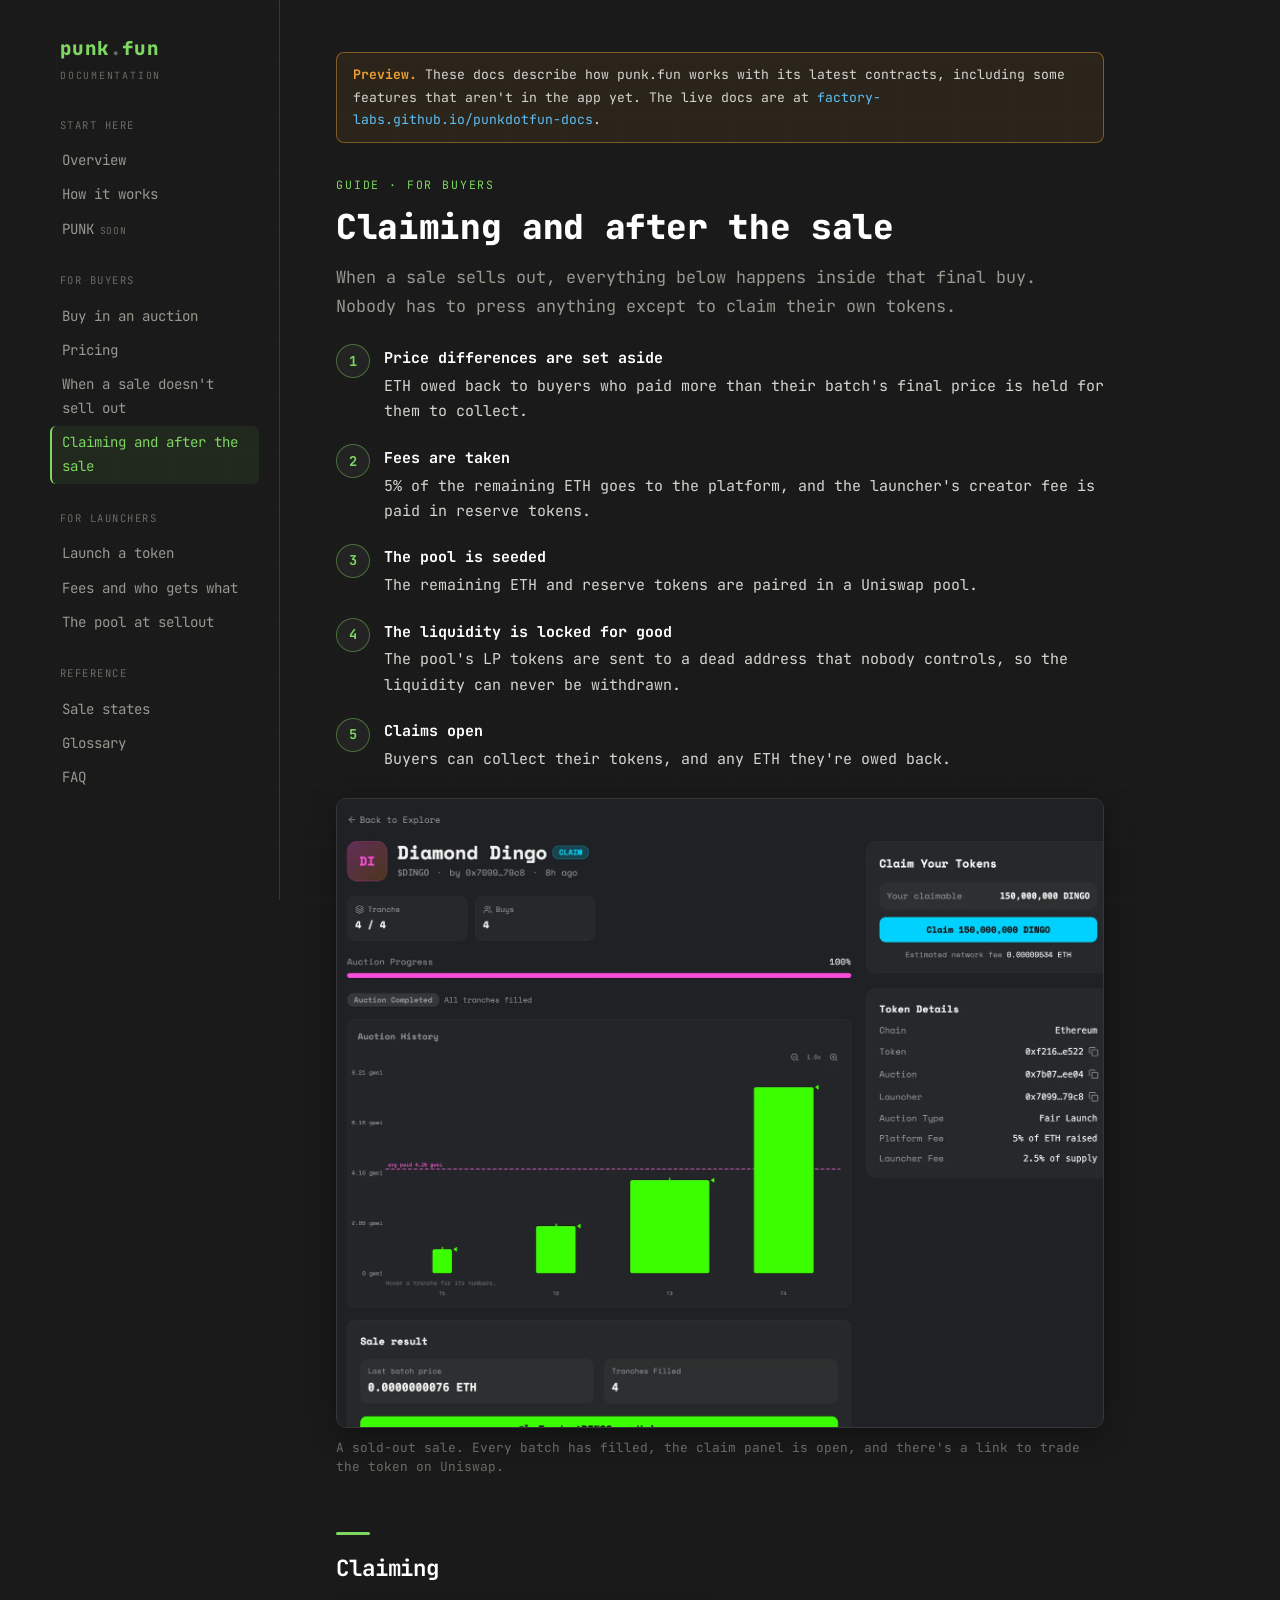
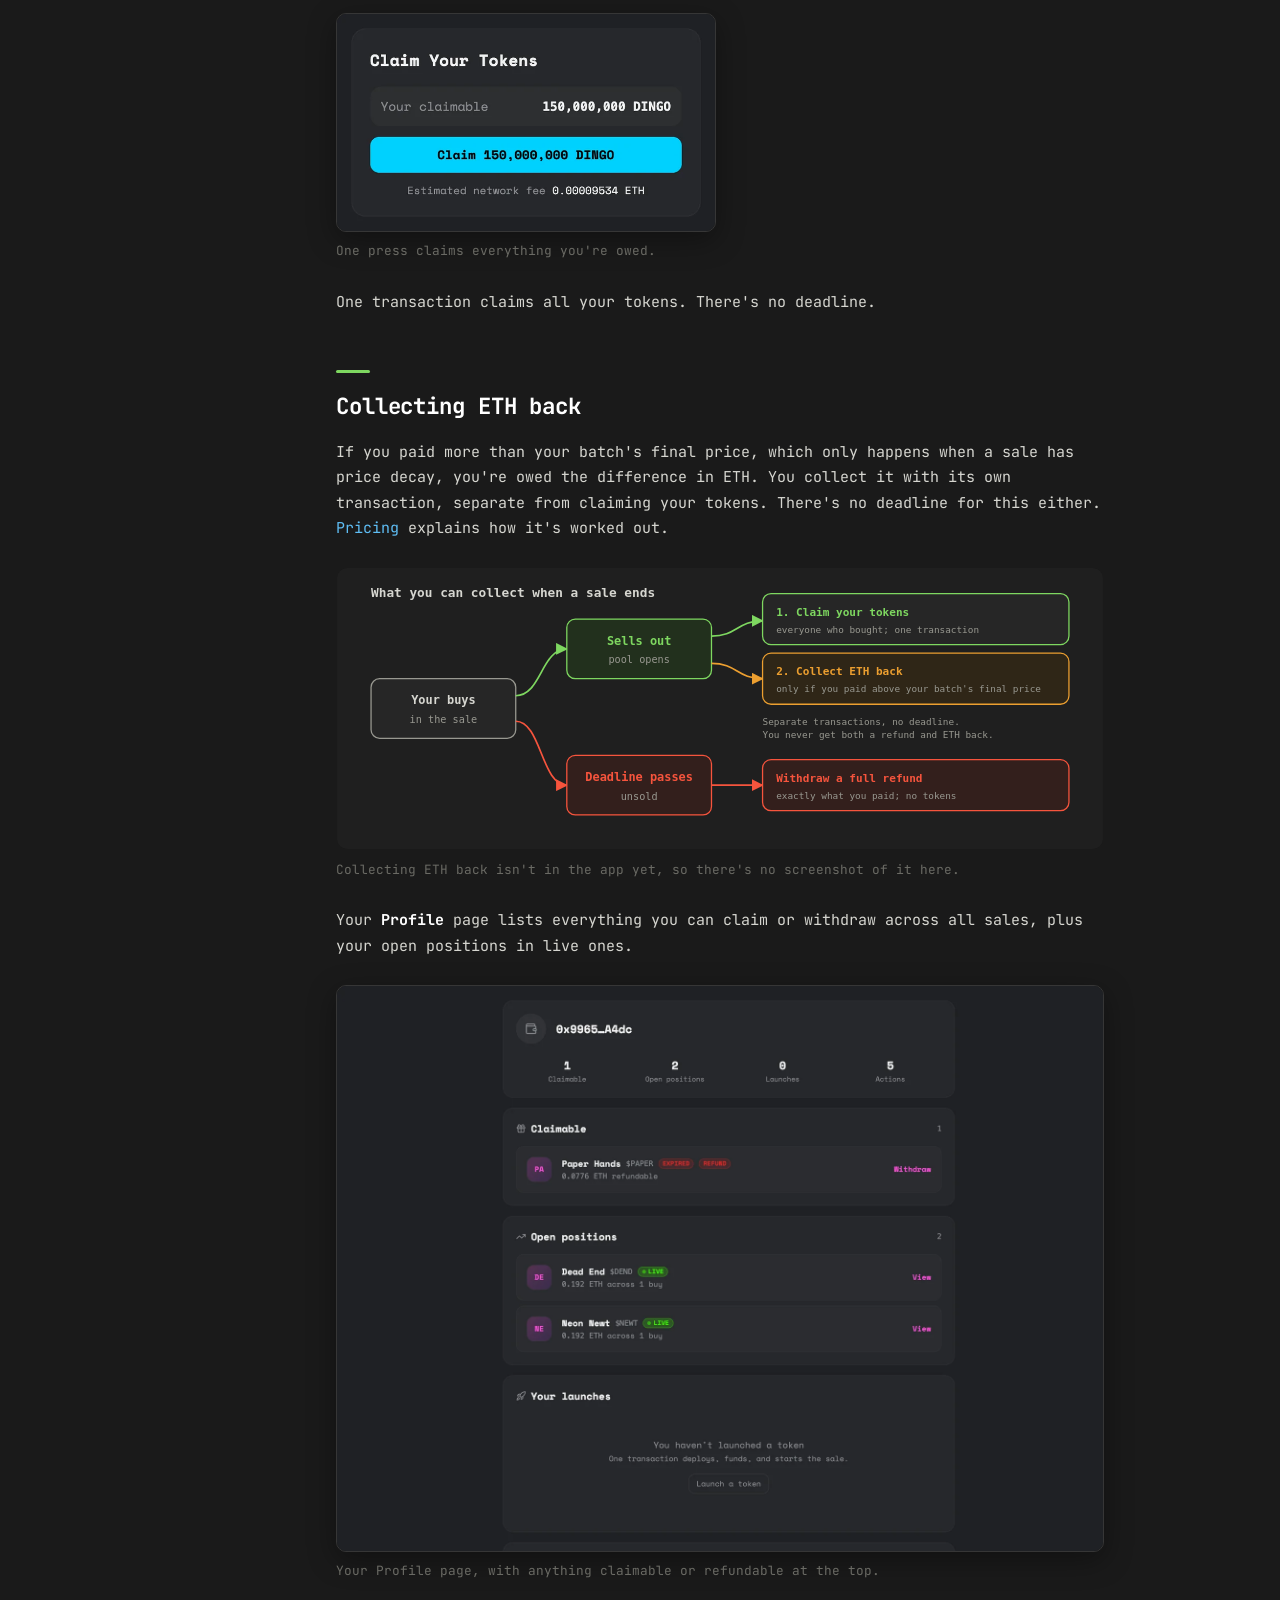
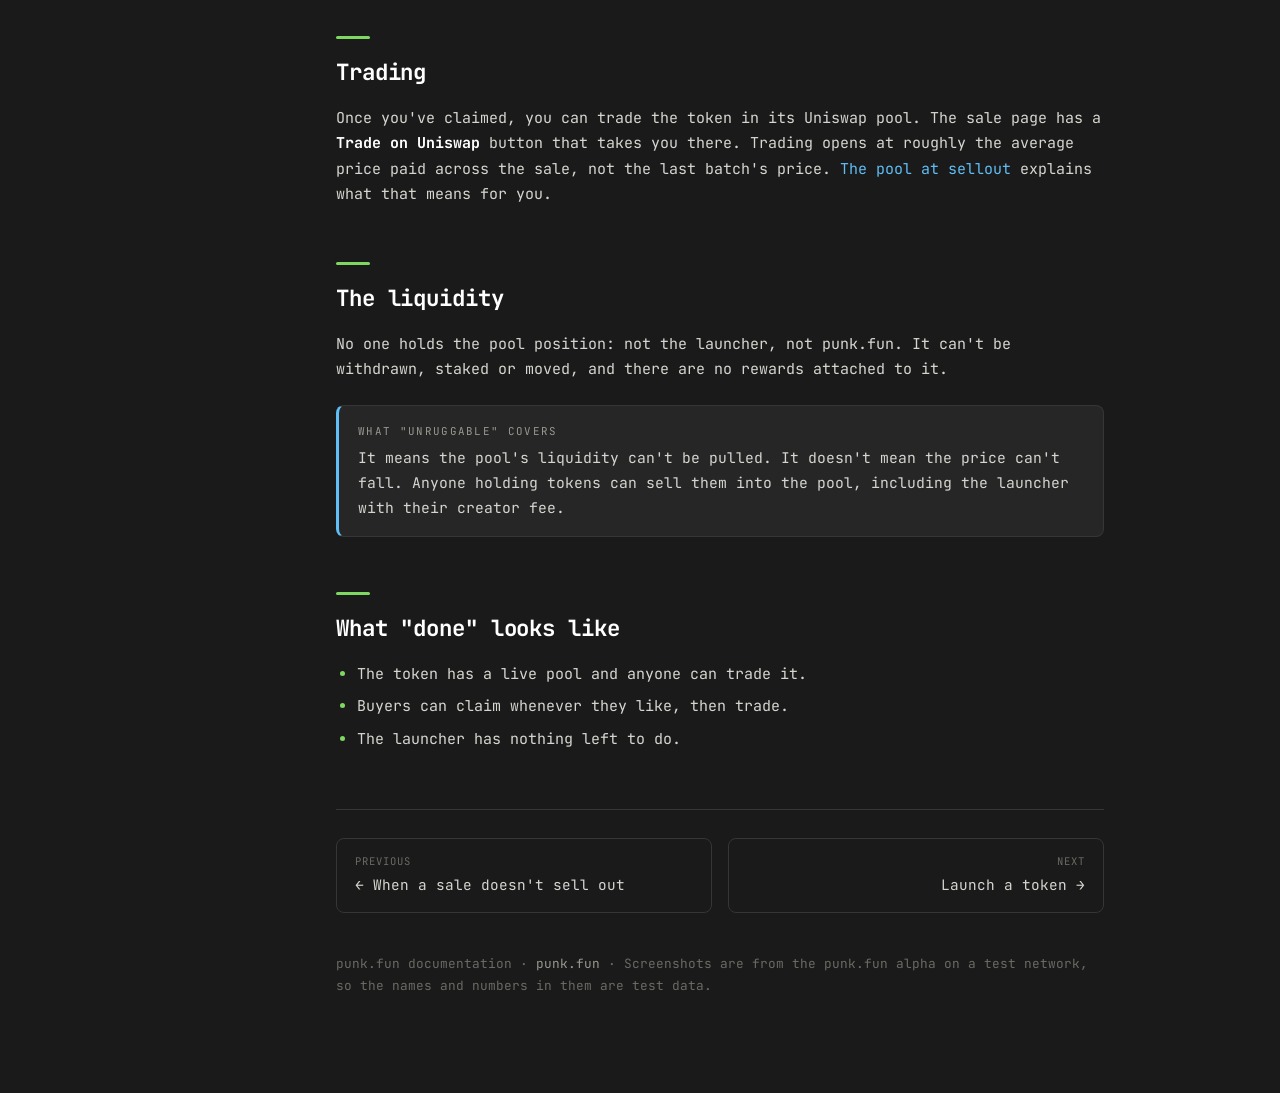
==== after-the-sale.html @ a8da396f "Preview of the refreshed punk.fun docs" ====
<!DOCTYPE html>
<html lang="en">
<head>
<meta charset="UTF-8">
<meta name="robots" content="noindex, nofollow">
<meta name="viewport" content="width=device-width, initial-scale=1.0">
<title>Claiming and after the sale | punk.fun docs</title>
<meta name="description" content="What happens when a punk.fun sale sells out: fees, the Uniswap pool, burned liquidity, and claiming your tokens.">
<link rel="stylesheet" href="styles.css">
</head>
<body>
<div class="wrap">

<aside class="sidebar">
    <a href="index.html" style="text-decoration:none">
        <div class="brand"><span class="punk">punk</span><span class="dot">.</span><span class="fun">fun</span></div>
    </a>
    <div class="brand-sub">Documentation</div>
    <button class="menu-btn" onclick="toggleMenu()">Menu</button>
    <div class="nav-body">
        <div class="nav-group">
            <div class="nav-group-title">Start here</div>
            <a class="nav-link" href="index.html">Overview</a>
            <a class="nav-link" href="how-it-works.html">How it works</a>
            <a class="nav-link" href="punk.html">PUNK<span class="soon-tag">Soon</span></a>
        </div>
        <div class="nav-group">
            <div class="nav-group-title">For buyers</div>
            <a class="nav-link" href="buy-in-an-auction.html">Buy in an auction</a>
            <a class="nav-link" href="pricing.html">Pricing</a>
            <a class="nav-link" href="refunds.html">When a sale doesn't sell out</a>
            <a class="nav-link" href="after-the-sale.html">Claiming and after the sale</a>
        </div>
        <div class="nav-group">
            <div class="nav-group-title">For launchers</div>
            <a class="nav-link" href="launch-a-token.html">Launch a token</a>
            <a class="nav-link" href="fees.html">Fees and who gets what</a>
            <a class="nav-link" href="the-pool.html">The pool at sellout</a>
        </div>
        <div class="nav-group">
            <div class="nav-group-title">Reference</div>
            <a class="nav-link" href="sale-states.html">Sale states</a>
            <a class="nav-link" href="glossary.html">Glossary</a>
            <a class="nav-link" href="faq.html">FAQ</a>
        </div>
    </div>
</aside>

<main class="content">
<div class="preview-banner"><strong>Preview.</strong> These docs describe how punk.fun works with its latest contracts, including some features that aren't in the app yet. The live docs are at <a href="https://factory-labs.github.io/punkdotfun-docs/">factory-labs.github.io/punkdotfun-docs</a>.</div>

<div class="eyebrow">Guide &middot; For buyers</div>
    <h1>Claiming and after the sale</h1>
    <p class="lead">When a sale sells out, everything below happens inside that final buy. Nobody has to press anything except to claim their own tokens.</p>

    <ol class="steps">
        <li><strong>Price differences are set aside</strong>ETH owed back to buyers who paid more than their batch's final price is held for them to collect.</li>
        <li><strong>Fees are taken</strong>5% of the remaining ETH goes to the platform, and the launcher's creator fee is paid in reserve tokens.</li>
        <li><strong>The pool is seeded</strong>The remaining ETH and reserve tokens are paired in a Uniswap pool.</li>
        <li><strong>The liquidity is locked for good</strong>The pool's LP tokens are sent to a dead address that nobody controls, so the liquidity can never be withdrawn.</li>
        <li><strong>Claims open</strong>Buyers can collect their tokens, and any ETH they're owed back.</li>
    </ol>

    <figure class="shot wide">
        <img src="img/sale-soldout.webp" alt="A sold-out sale marked CLAIM, with all four batches filled, a Claim Your Tokens panel and a Trade on Uniswap button" loading="lazy">
        <figcaption>A sold-out sale. Every batch has filled, the claim panel is open, and there's a link to trade the token on Uniswap.</figcaption>
    </figure>

    <h2>Claiming</h2>
    <figure class="shot narrow">
        <img src="img/claim-panel.webp" alt="The Claim Your Tokens panel showing 150,000,000 DINGO claimable and a Claim button" loading="lazy">
        <figcaption>One press claims everything you're owed.</figcaption>
    </figure>
    <p>One transaction claims all your tokens. There's no deadline.</p>

    <h2>Collecting ETH back</h2>
    <p>If you paid more than your batch's final price, which only happens when a sale has price decay, you're owed the difference in ETH. You collect it with its own transaction, separate from claiming your tokens. There's no deadline for this either. <a href="pricing.html#one-price">Pricing</a> explains how it's worked out.</p>

    <figure class="diagram">
        <img src="img/diagram-collect.svg" alt="If a sale sells out you claim your tokens and, if you paid above your batch's final price, collect ETH back in a separate transaction. If it misses its deadline you withdraw a full refund instead. Never both.">
        <figcaption>Collecting ETH back isn't in the app yet, so there's no screenshot of it here.</figcaption>
    </figure>
    <p>Your <strong>Profile</strong> page lists everything you can claim or withdraw across all sales, plus your open positions in live ones.</p>

    <figure class="shot wide">
        <img src="img/profile.webp" alt="The Profile page showing claimable items, open positions and your launches" loading="lazy">
        <figcaption>Your Profile page, with anything claimable or refundable at the top.</figcaption>
    </figure>

    <h2>Trading</h2>
    <p>Once you've claimed, you can trade the token in its Uniswap pool. The sale page has a <strong>Trade on Uniswap</strong> button that takes you there. Trading opens at roughly the average price paid across the sale, not the last batch's price. <a href="the-pool.html">The pool at sellout</a> explains what that means for you.</p>

    <h2>The liquidity</h2>
    <p>No one holds the pool position: not the launcher, not punk.fun. It can't be withdrawn, staked or moved, and there are no rewards attached to it.</p>

    <div class="callout">
        <span class="callout-label">What "unruggable" covers</span>
        <p>It means the pool's liquidity can't be pulled. It doesn't mean the price can't fall. Anyone holding tokens can sell them into the pool, including the launcher with their creator fee.</p>
    </div>

    <h2>What "done" looks like</h2>
    <ul>
        <li>The token has a live pool and anyone can trade it.</li>
        <li>Buyers can claim whenever they like, then trade.</li>
        <li>The launcher has nothing left to do.</li>
    </ul>

    <div class="page-nav">
        <a href="refunds.html">
            <span class="dir">Previous</span>
            <span class="ttl">&larr; When a sale doesn't sell out</span>
        </a>
        <a class="next" href="launch-a-token.html">
            <span class="dir">Next</span>
            <span class="ttl">Launch a token &rarr;</span>
        </a>
    </div>

    <footer>
        punk.fun documentation &middot; <a href="https://punk.fun">punk.fun</a> &middot; Screenshots are from the punk.fun alpha on a test network, so the names and numbers in them are test data.
    </footer>
</main>

</div>
<script src="app.js"></script>
</body>
</html>
---- styles.css ----
/* ============================================================
   punk.fun documentation — shared styles
   Themed to the official punk.fun brand sheet:
   green primary (Green Apple), blue secondary (Blue Raspberry),
   utility accents, typewriter type. Calmer than the marketing
   site — built for sustained reading.
   ============================================================ */

@import url('https://fonts.googleapis.com/css2?family=JetBrains+Mono:wght@400;500;700;800&family=Space+Mono:wght@400;700&display=swap');

:root {
    --bg: #1a1a1a;
    --bg-raised: #232323;
    --bg-card: #262626;
    --border: #363636;
    --border-bright: #484848;
    --text: #d6d6d0;          /* brand off-white */
    --text-dim: #989890;
    --text-faint: #6a6a64;
    --accent: #7ed760;        /* Green Apple — primary brand */
    --accent-dim: #5fa847;
    --accent-soft: rgba(126, 215, 96, 0.08);
    --accent-line: rgba(126, 215, 96, 0.42);
    /* brand utility accent set — used per their stated roles */
    --c-green:  #7ed760;      /* primary / CTAs / active */
    --c-blue:   #5fbef5;      /* Blue Raspberry — links, secondary */
    --c-lime:   #e5f4ad;      /* highlight / tags / glow */
    --c-orange: #ec9f30;      /* Orange Sunshine — special moments */
    --c-purple: #9d5cd0;      /* Purple Haze — flavour / badges */
    --c-yellow: #f1f152;      /* Lemondrop — small spice */
    --blue: #5fbef5;
    --green: #7ed760;
    --red: #f6543d;
    --mono: 'JetBrains Mono', 'Space Mono', 'SF Mono', Menlo, monospace;
    --sans: 'JetBrains Mono', 'Space Mono', 'SF Mono', Menlo, monospace;
    --maxw: 880px;
}

* { margin: 0; padding: 0; box-sizing: border-box; }

html { scroll-behavior: smooth; }

body {
    font-family: var(--sans);
    background: var(--bg);
    color: var(--text);
    line-height: 1.7;
    font-weight: 400;
    -webkit-font-smoothing: antialiased;
    font-size: 15px;
}

/* subtle grid backdrop — very faint, no busy watermark behind text */
body::before {
    content: '';
    position: fixed;
    inset: 0;
    background-image:
        linear-gradient(rgba(126, 215, 96, 0.02) 1px, transparent 1px),
        linear-gradient(90deg, rgba(126, 215, 96, 0.02) 1px, transparent 1px);
    background-size: 56px 56px;
    pointer-events: none;
    z-index: 0;
}

a { color: var(--blue); text-decoration: none; }
a:hover { text-decoration: underline; }

/* ---------- layout ---------- */
.wrap {
    position: relative;
    z-index: 1;
    display: flex;
    max-width: 1200px;
    margin: 0 auto;
    min-height: 100vh;
}

/* ---------- sidebar ---------- */
.sidebar {
    width: 240px;
    flex-shrink: 0;
    border-right: 1px solid var(--border);
    padding: 2rem 1.25rem 4rem;
    position: sticky;
    top: 0;
    height: 100vh;
    overflow-y: auto;
}

.brand {
    display: flex;
    align-items: baseline;
    gap: 0;
    font-family: var(--mono);
    font-weight: 800;
    font-size: 1.2rem;
    letter-spacing: 0.02em;
    margin-bottom: 0.2rem;
    text-transform: lowercase;
}
.brand .punk { color: var(--accent); }
.brand .dot   { color: var(--text-faint); }
.brand .fun   { color: var(--accent); }

.brand-sub {
    font-family: var(--mono);
    font-size: 0.62rem;
    color: var(--text-faint);
    text-transform: uppercase;
    letter-spacing: 0.18em;
    margin-bottom: 2rem;
}

.nav-group {
    margin-bottom: 1.6rem;
}
.nav-group-title {
    font-family: var(--mono);
    font-size: 0.66rem;
    text-transform: uppercase;
    letter-spacing: 0.14em;
    color: var(--text-faint);
    margin-bottom: 0.6rem;
}
.nav-link {
    display: block;
    color: var(--text-dim);
    font-size: 0.88rem;
    padding: 0.32rem 0.6rem;
    border-radius: 6px;
    border-left: 2px solid transparent;
    margin-left: -0.6rem;
    transition: all 0.13s;
}
.nav-link:hover {
    color: var(--text);
    background: var(--bg-raised);
    text-decoration: none;
}
.nav-link.active {
    color: var(--accent);
    border-left-color: var(--accent);
    background: var(--accent-soft);
}
.nav-link .soon-tag {
    font-size: 0.6rem;
    color: var(--text-faint);
    text-transform: uppercase;
    letter-spacing: 0.08em;
    margin-left: 0.35rem;
}

/* ---------- main content ---------- */
.content {
    flex: 1;
    min-width: 0;
    padding: 3.25rem 3.5rem 6rem;
    max-width: var(--maxw);
}

/* ---------- typography ---------- */
.eyebrow {
    font-family: var(--mono);
    font-size: 0.72rem;
    text-transform: uppercase;
    letter-spacing: 0.16em;
    color: var(--accent);
    margin-bottom: 0.7rem;
}

h1 {
    font-size: 2.15rem;
    font-weight: 800;
    line-height: 1.2;
    letter-spacing: -0.01em;
    margin-bottom: 1rem;
    color: #fff;
}

h2 {
    font-size: 1.4rem;
    font-weight: 700;
    letter-spacing: -0.005em;
    margin: 2.8rem 0 0.9rem;
    color: #fff;
    padding-top: 0.6rem;
}
h2::before {
    content: '';
    display: block;
    width: 34px;
    height: 3px;
    background: var(--accent);
    margin-bottom: 0.9rem;
    border-radius: 2px;
}

h3 {
    font-size: 1.08rem;
    font-weight: 700;
    margin: 1.9rem 0 0.55rem;
    color: #fff;
}

p { margin-bottom: 1rem; color: var(--text); }
.lead {
    font-size: 1.05rem;
    color: var(--text-dim);
    font-weight: 400;
    margin-bottom: 1.6rem;
}

strong { color: #fff; font-weight: 700; }

ul, ol { margin: 0 0 1.1rem 1.3rem; }
li { margin-bottom: 0.45rem; color: var(--text); }
li::marker { color: var(--accent); }

code {
    font-family: var(--mono);
    font-size: 0.86em;
    background: var(--bg-raised);
    border: 1px solid var(--border);
    padding: 0.1rem 0.38rem;
    border-radius: 4px;
    color: var(--accent);
}

hr {
    border: none;
    border-top: 1px solid var(--border);
    margin: 2.5rem 0;
}

/* ---------- callouts ---------- */
.callout {
    border: 1px solid var(--border);
    border-left: 3px solid var(--c-blue);
    background: var(--bg-card);
    border-radius: 8px;
    padding: 1rem 1.2rem;
    margin: 1.4rem 0;
    font-size: 0.92rem;
}
.callout.warn  { border-left-color: var(--c-orange); }
.callout.danger{ border-left-color: var(--red); }
.callout.tip   { border-left-color: var(--c-green); }
.callout.soon  { border-left-color: var(--c-purple); }
.callout-label {
    font-family: var(--mono);
    font-size: 0.68rem;
    text-transform: uppercase;
    letter-spacing: 0.12em;
    color: var(--text-dim);
    margin-bottom: 0.3rem;
    display: block;
}
.callout p:last-child { margin-bottom: 0; }

/* ---------- cards ---------- */
.card-grid {
    display: grid;
    grid-template-columns: 1fr 1fr;
    gap: 1rem;
    margin: 1.6rem 0;
}
.card {
    border: 1px solid var(--border);
    background: var(--bg-card);
    border-radius: 10px;
    padding: 1.3rem;
    transition: border-color 0.15s, transform 0.15s;
    display: block;
}
a.card:hover {
    border-color: var(--accent-line);
    transform: translateY(-2px);
    text-decoration: none;
}
.card-icon {
    font-family: var(--mono);
    font-size: 0.7rem;
    color: var(--accent);
    text-transform: uppercase;
    letter-spacing: 0.1em;
    margin-bottom: 0.5rem;
}
.card h3 { margin: 0 0 0.35rem; font-size: 1rem; }
.card p { font-size: 0.86rem; color: var(--text-dim); margin: 0; }

/* ---------- steps ---------- */
.steps { counter-reset: step; list-style: none; margin-left: 0; }
.steps li {
    counter-increment: step;
    position: relative;
    padding-left: 3rem;
    margin-bottom: 1.3rem;
    min-height: 2rem;
}
.steps li::before {
    content: counter(step);
    position: absolute;
    left: 0; top: -0.1rem;
    width: 2rem; height: 2rem;
    background: var(--bg-raised);
    border: 1px solid var(--accent-line);
    color: var(--accent);
    border-radius: 50%;
    display: flex;
    align-items: center;
    justify-content: center;
    font-family: var(--mono);
    font-weight: 700;
    font-size: 0.85rem;
}
.steps li strong { display: block; margin-bottom: 0.15rem; }

/* ---------- tables ---------- */
.table-wrap { overflow-x: auto; margin: 1.4rem 0; }
table {
    width: 100%;
    border-collapse: collapse;
    font-size: 0.88rem;
}
th {
    text-align: left;
    font-family: var(--mono);
    font-size: 0.7rem;
    text-transform: uppercase;
    letter-spacing: 0.08em;
    color: var(--text-dim);
    padding: 0.6rem 0.8rem;
    border-bottom: 1px solid var(--border-bright);
}
td {
    padding: 0.6rem 0.8rem;
    border-bottom: 1px solid var(--border);
    color: var(--text);
    vertical-align: top;
}
tr:hover td { background: var(--accent-soft); }

/* ---------- pills ---------- */
.pill {
    display: inline-block;
    font-family: var(--mono);
    font-size: 0.68rem;
    font-weight: 700;
    text-transform: uppercase;
    letter-spacing: 0.06em;
    padding: 0.12rem 0.5rem;
    border-radius: 20px;
    border: 1px solid var(--border-bright);
}
.pill.fun  { color: var(--accent); border-color: var(--accent-line); background: var(--accent-soft); }
.pill.punk { color: var(--c-blue); border-color: rgba(95,190,245,0.4); background: rgba(95,190,245,0.08); }
.pill.soon {
    color: var(--c-purple);
    border-color: rgba(157,92,208,0.45);
    background: rgba(157,92,208,0.08);
}

/* ---------- hero (index) ---------- */
.hero {
    margin-bottom: 2.4rem;
}
.hero h1 {
    font-size: 2.7rem;
}
.hero-mark {
    font-family: var(--mono);
    font-weight: 700;
    font-size: 0.78rem;
    letter-spacing: 0.1em;
    color: var(--text-faint);
    text-transform: uppercase;
    margin-bottom: 1.1rem;
}

/* ---------- faq ---------- */
details {
    border: 1px solid var(--border);
    border-radius: 8px;
    margin-bottom: 0.7rem;
    background: var(--bg-card);
    overflow: hidden;
}
summary {
    cursor: pointer;
    padding: 0.95rem 1.2rem;
    font-weight: 700;
    color: #fff;
    list-style: none;
    position: relative;
    padding-right: 2.6rem;
    font-size: 0.94rem;
}
summary::-webkit-details-marker { display: none; }
summary::after {
    content: '+';
    position: absolute;
    right: 1.2rem; top: 50%;
    transform: translateY(-50%);
    font-family: var(--mono);
    color: var(--accent);
    font-size: 1.2rem;
}
details[open] summary::after { content: '\2013'; }
details[open] summary { border-bottom: 1px solid var(--border); }
.faq-body { padding: 0.95rem 1.2rem 1.1rem; }
.faq-body p:last-child { margin-bottom: 0; }

/* ---------- footer / pagination ---------- */
.page-nav {
    display: flex;
    justify-content: space-between;
    gap: 1rem;
    margin-top: 3.5rem;
    padding-top: 1.8rem;
    border-top: 1px solid var(--border);
}
.page-nav a {
    flex: 1;
    border: 1px solid var(--border);
    border-radius: 8px;
    padding: 0.85rem 1.1rem;
    transition: border-color 0.15s;
}
.page-nav a:hover { border-color: var(--accent-line); text-decoration: none; }
.page-nav .dir {
    font-family: var(--mono);
    font-size: 0.66rem;
    text-transform: uppercase;
    letter-spacing: 0.1em;
    color: var(--text-faint);
    display: block;
    margin-bottom: 0.15rem;
}
.page-nav .ttl { color: var(--text); font-size: 0.9rem; }
.page-nav .next { text-align: right; }

footer {
    margin-top: 2.5rem;
    font-size: 0.8rem;
    color: var(--text-faint);
    font-family: var(--mono);
}
footer a { color: var(--text-dim); }

/* ---------- mobile ---------- */
.menu-btn { display: none; }

@media (max-width: 860px) {
    .wrap { flex-direction: column; }
    .sidebar {
        position: relative;
        width: 100%;
        height: auto;
        border-right: none;
        border-bottom: 1px solid var(--border);
        padding: 1.25rem;
    }
    .nav-body { display: none; }
    .nav-body.open { display: block; margin-top: 1rem; }
    .menu-btn {
        display: block;
        position: absolute;
        right: 1.25rem; top: 1.4rem;
        background: var(--bg-raised);
        border: 1px solid var(--accent-line);
        color: var(--accent);
        font-family: var(--mono);
        font-size: 0.75rem;
        padding: 0.35rem 0.7rem;
        border-radius: 6px;
        cursor: pointer;
        text-transform: uppercase;
    }
    .content { padding: 2rem 1.4rem 4rem; }
    .hero h1 { font-size: 2rem; }
    h1 { font-size: 1.75rem; }
    .card-grid { grid-template-columns: 1fr; }
}

/* ---------- screenshots and diagrams ---------- */
figure { margin: 1.6rem 0 1.8rem; }
figure img {
    display: block;
    max-width: 100%;
    height: auto;
    border-radius: 10px;
    border: 1px solid var(--border);
}
figure.shot img { box-shadow: 0 8px 28px rgba(0, 0, 0, 0.35); }
figure.shot.narrow img { max-width: 380px; }
figure.diagram img { width: 100%; border-color: transparent; }
figcaption {
    font-size: 0.8rem;
    color: var(--text-faint);
    margin-top: 0.6rem;
    line-height: 1.55;
}

/* ---------- sale state badges, matching the app ---------- */
.pill.st-soon  { color: var(--c-orange); border-color: rgba(236,159,48,0.45); background: rgba(236,159,48,0.08); }
.pill.st-live  { color: var(--accent); border-color: var(--accent-line); background: var(--accent-soft); }
.pill.st-claim { color: var(--c-blue); border-color: rgba(95,190,245,0.45); background: rgba(95,190,245,0.08); }
.pill.st-bad   { color: var(--red); border-color: rgba(246,84,61,0.45); background: rgba(246,84,61,0.08); }
.pill.st-grey  { color: var(--text-dim); }

@media (max-width: 860px) {
    figure.shot.narrow img { max-width: 100%; }
}

/* ---------- preview banner (preview repo only) ---------- */
.preview-banner {
    border: 1px solid rgba(236,159,48,0.45);
    background: rgba(236,159,48,0.08);
    color: var(--text);
    border-radius: 8px;
    padding: 0.7rem 1rem;
    margin-bottom: 2rem;
    font-size: 0.82rem;
}
.preview-banner strong { color: var(--c-orange); }
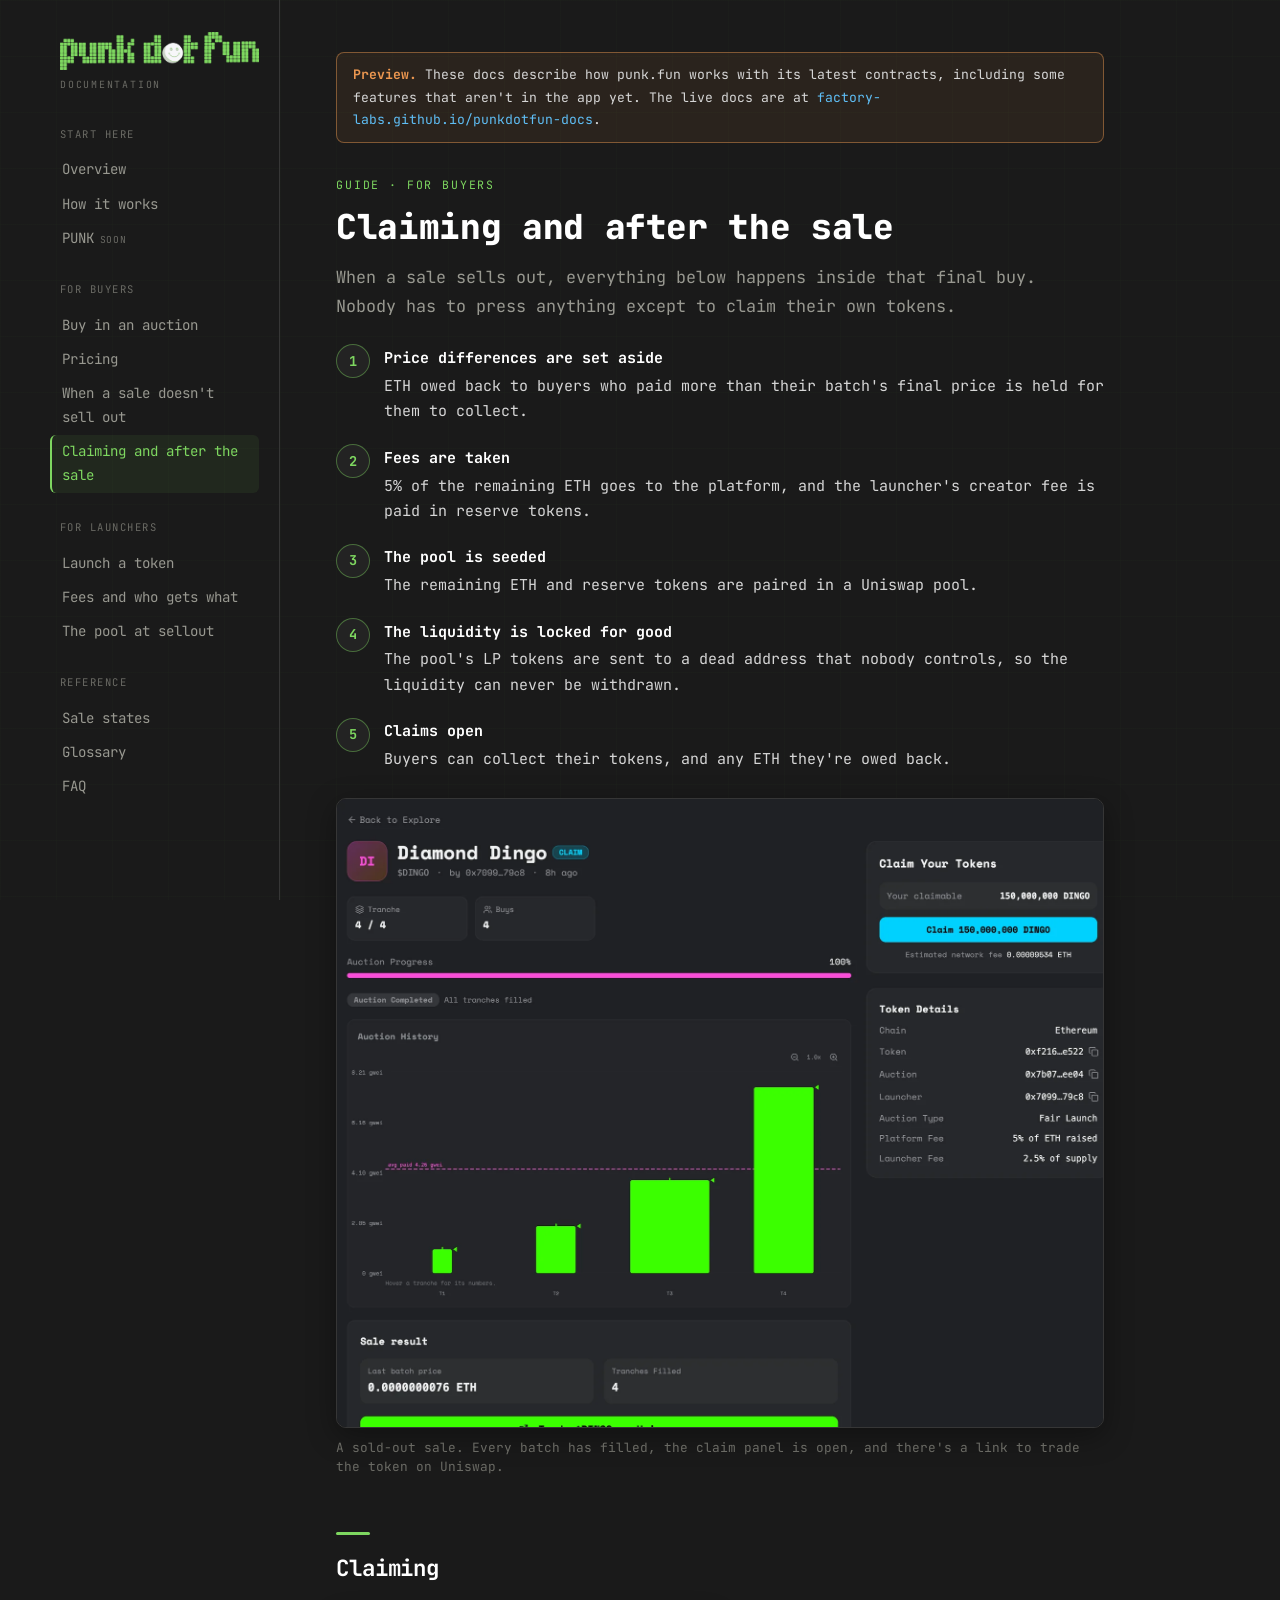
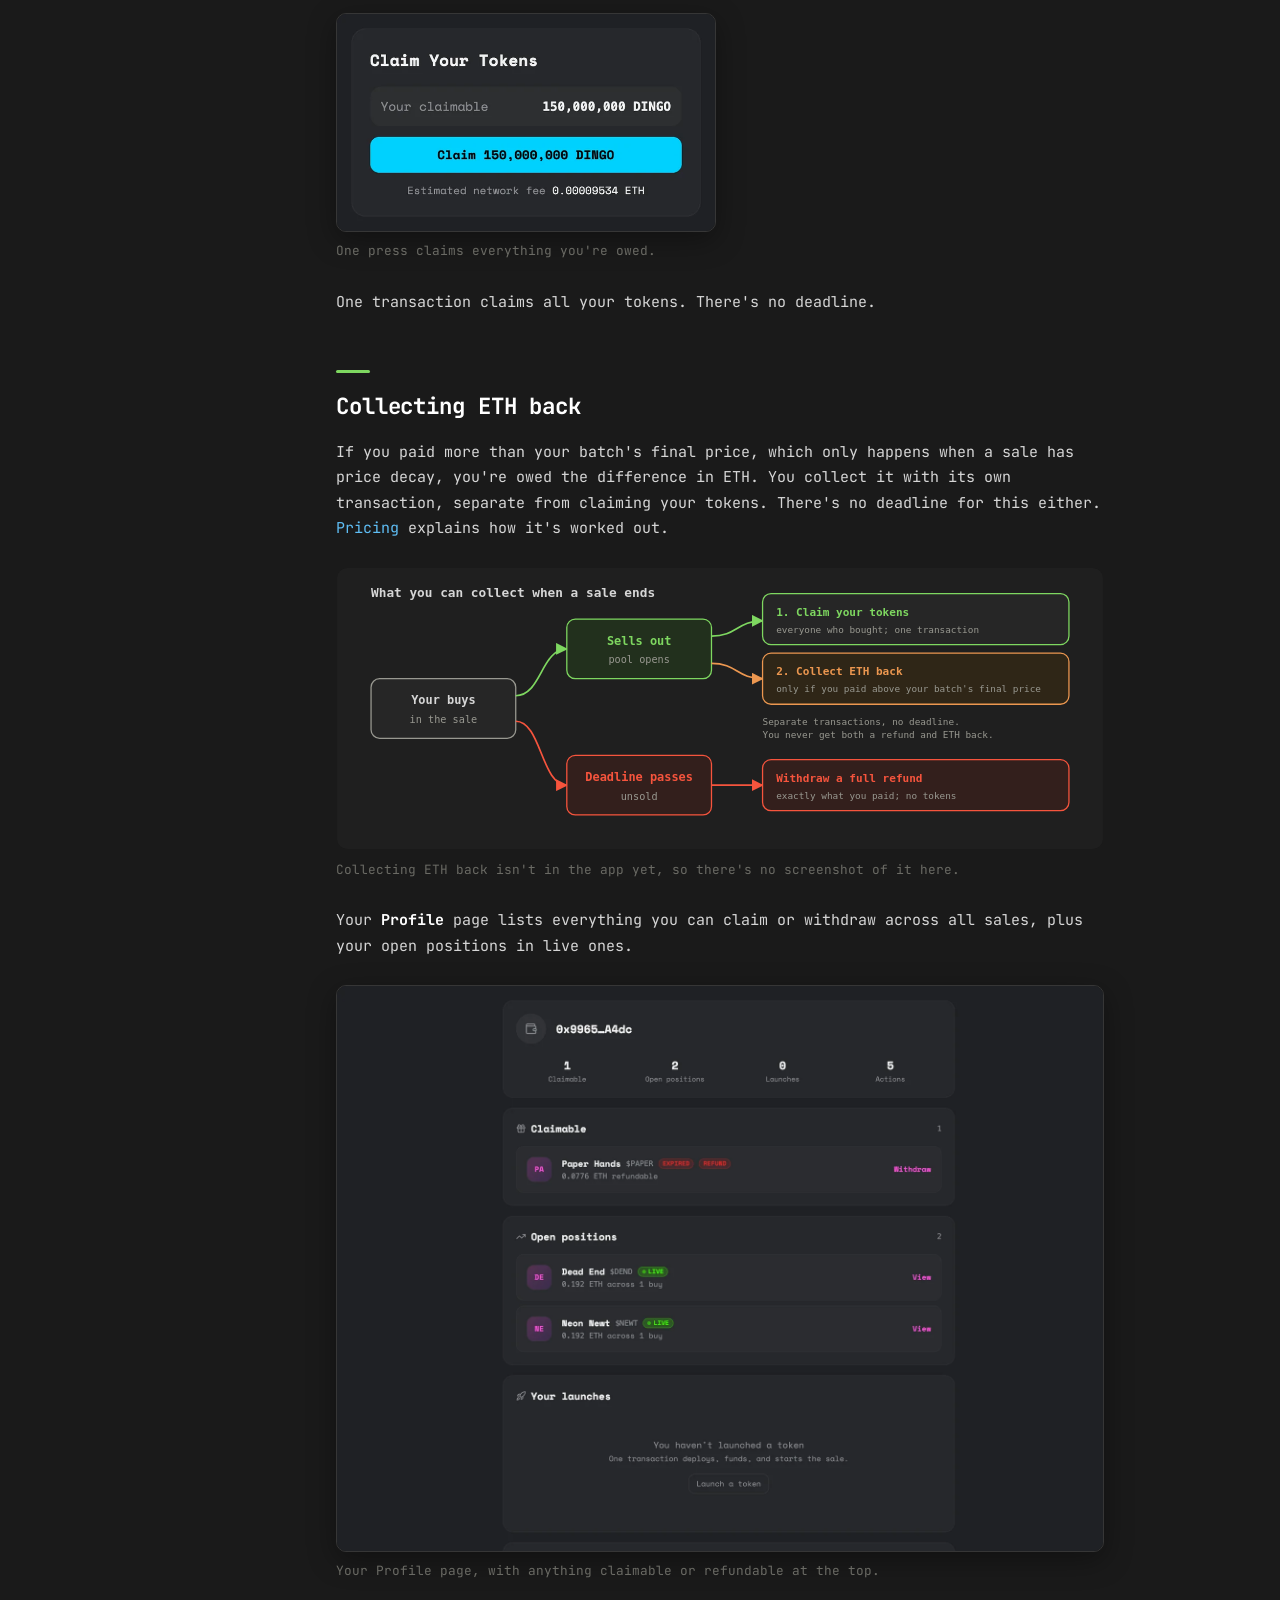
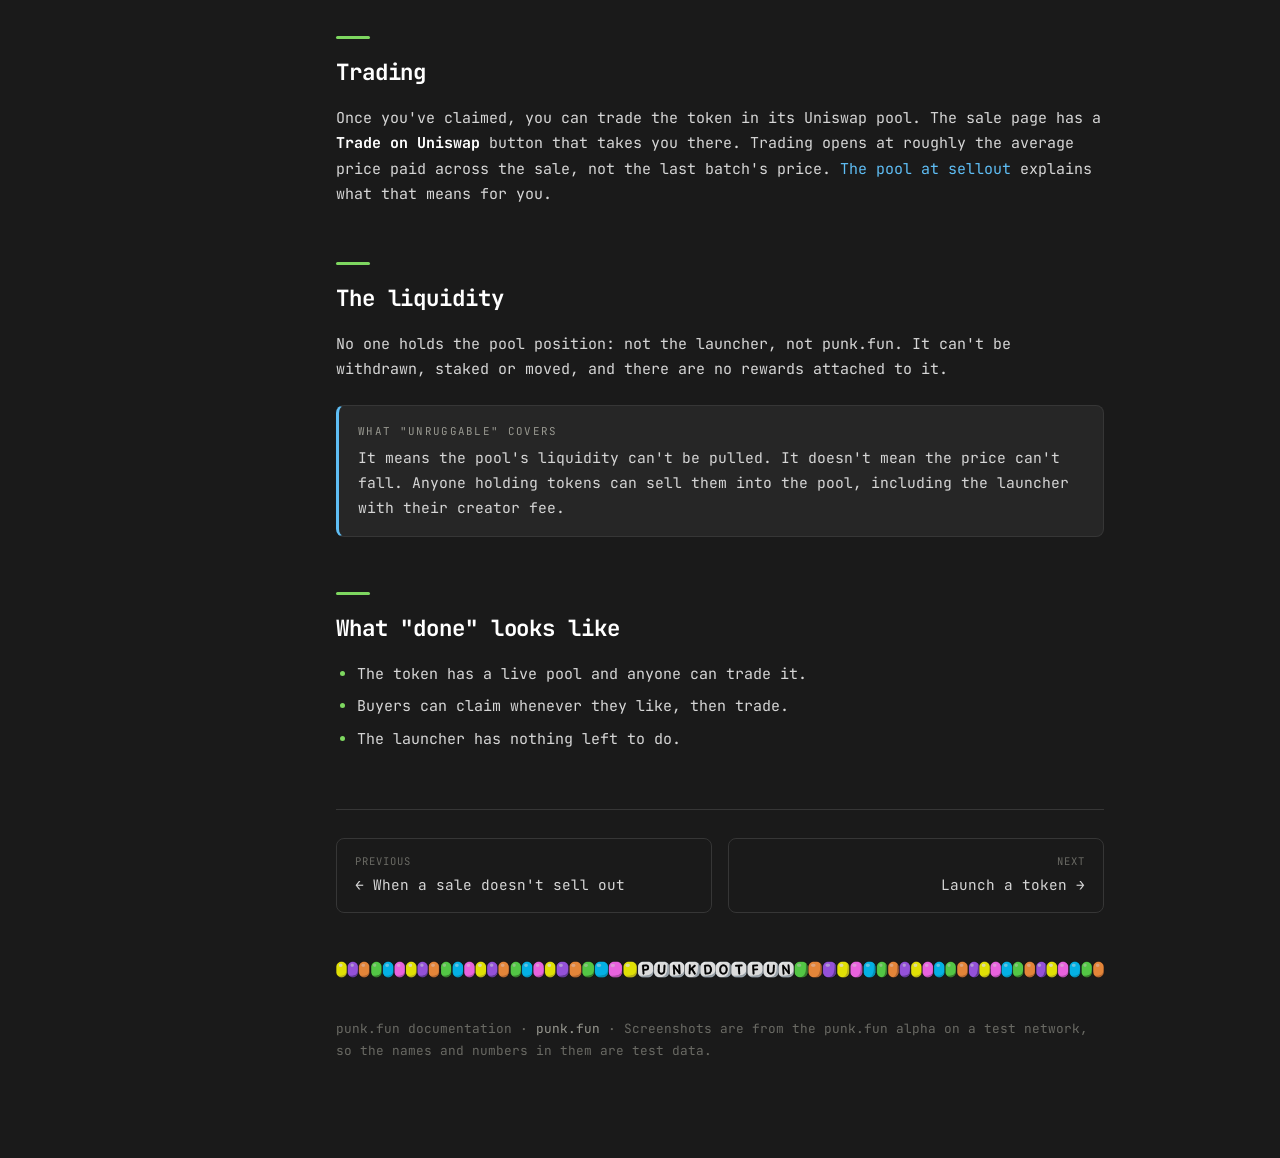
==== commit 60a793a3: "Update preview to docs branch 944faa8 (brand assets) Co-Authored-By: Claude Opus 5.5 <noreply@anthro" ====
--- a/after-the-sale.html
+++ b/after-the-sale.html
@@ -6,6 +6,19 @@
 <meta name="viewport" content="width=device-width, initial-scale=1.0">
 <title>Claiming and after the sale | punk.fun docs</title>
 <meta name="description" content="What happens when a punk.fun sale sells out: fees, the Uniswap pool, burned liquidity, and claiming your tokens.">
+<link rel="icon" href="favicon.ico" sizes="any">
+<link rel="icon" type="image/png" sizes="32x32" href="img/brand/favicon-32.png">
+<link rel="apple-touch-icon" href="img/brand/apple-touch-icon.png">
+<meta property="og:type" content="website">
+<meta property="og:site_name" content="punk.fun docs">
+<meta property="og:title" content="Claiming and after the sale | punk.fun docs">
+<meta property="og:description" content="What happens when a punk.fun sale sells out: fees, the Uniswap pool, burned liquidity, and claiming your tokens.">
+<meta property="og:url" content="https://factory-labs.github.io/punkdotfun-docs-preview/after-the-sale.html">
+<meta property="og:image" content="https://factory-labs.github.io/punkdotfun-docs-preview/img/brand/og-image.png">
+<meta property="og:image:width" content="1200">
+<meta property="og:image:height" content="630">
+<meta name="twitter:card" content="summary_large_image">
+<meta name="theme-color" content="#1a1a1a">
 <link rel="stylesheet" href="styles.css">
 </head>
 <body>
@@ -13,7 +26,7 @@
 
 <aside class="sidebar">
     <a href="index.html" style="text-decoration:none">
-        <div class="brand"><span class="punk">punk</span><span class="dot">.</span><span class="fun">fun</span></div>
+        <img class="brand-logo" src="img/brand/logo.png" alt="punk.fun" width="200" height="38">
     </a>
     <div class="brand-sub">Documentation</div>
     <button class="menu-btn" onclick="toggleMenu()">Menu</button>
@@ -116,6 +129,8 @@
         </a>
     </div>
 
+    <img class="beads-strip" src="img/brand/beads-strip.png" alt="" aria-hidden="true">
+
     <footer>
         punk.fun documentation &middot; <a href="https://punk.fun">punk.fun</a> &middot; Screenshots are from the punk.fun alpha on a test network, so the names and numbers in them are test data.
     </footer>
--- a/styles.css
+++ b/styles.css
@@ -14,7 +14,7 @@
     --bg-card: #262626;
     --border: #363636;
     --border-bright: #484848;
-    --text: #d6d6d0;          /* brand off-white */
+    --text: #d6d6d6;          /* brand off-white */
     --text-dim: #989890;
     --text-faint: #6a6a64;
     --accent: #7ed760;        /* Green Apple — primary brand */
@@ -25,9 +25,11 @@
     --c-green:  #7ed760;      /* primary / CTAs / active */
     --c-blue:   #5fbef5;      /* Blue Raspberry — links, secondary */
     --c-lime:   #e5f4ad;      /* highlight / tags / glow */
-    --c-orange: #ec9f30;      /* Orange Sunshine — special moments */
-    --c-purple: #9d5cd0;      /* Purple Haze — flavour / badges */
-    --c-yellow: #f1f152;      /* Lemondrop — small spice */
+    --c-orange: #ec9750;      /* Orange Sunshine — warnings, special moments */
+    --c-purple: #985ce6;      /* Purple Haze — hover, tags, badges */
+    --c-yellow: #f7f752;      /* Lemondrop — small spice */
+    --c-pink:   #ed74ed;      /* Bubblegum — tags, highlights, glow */
+    --c-grey:   #a8b0b7;      /* brand cool grey */
     --blue: #5fbef5;
     --green: #7ed760;
     --red: #f6543d;
@@ -357,8 +359,8 @@
 .pill.punk { color: var(--c-blue); border-color: rgba(95,190,245,0.4); background: rgba(95,190,245,0.08); }
 .pill.soon {
     color: var(--c-purple);
-    border-color: rgba(157,92,208,0.45);
-    background: rgba(157,92,208,0.08);
+    border-color: rgba(152,92,230,0.45);
+    background: rgba(152,92,230,0.08);
 }
 
 /* ---------- hero (index) ---------- */
@@ -503,7 +505,7 @@
 }
 
 /* ---------- sale state badges, matching the app ---------- */
-.pill.st-soon  { color: var(--c-orange); border-color: rgba(236,159,48,0.45); background: rgba(236,159,48,0.08); }
+.pill.st-soon  { color: var(--c-orange); border-color: rgba(236,151,80,0.45); background: rgba(236,151,80,0.08); }
 .pill.st-live  { color: var(--accent); border-color: var(--accent-line); background: var(--accent-soft); }
 .pill.st-claim { color: var(--c-blue); border-color: rgba(95,190,245,0.45); background: rgba(95,190,245,0.08); }
 .pill.st-bad   { color: var(--red); border-color: rgba(246,84,61,0.45); background: rgba(246,84,61,0.08); }
@@ -513,10 +515,19 @@
     figure.shot.narrow img { max-width: 100%; }
 }
 
+/* ---------- brand assets ---------- */
+.brand-logo { display: block; width: 200px; max-width: 100%; height: auto; margin-bottom: 0.45rem; }
+.hero-beads { display: block; width: 100%; height: auto; margin: 0 0 2rem; }
+.beads-strip { display: block; width: 100%; height: auto; margin-top: 3rem; opacity: 0.9; }
+@media (max-width: 860px) {
+    .brand-logo { width: 160px; }
+    .sidebar .brand-sub { margin-bottom: 0; }
+}
+
 /* ---------- preview banner (preview repo only) ---------- */
 .preview-banner {
-    border: 1px solid rgba(236,159,48,0.45);
-    background: rgba(236,159,48,0.08);
+    border: 1px solid rgba(236,151,80,0.45);
+    background: rgba(236,151,80,0.08);
     color: var(--text);
     border-radius: 8px;
     padding: 0.7rem 1rem;
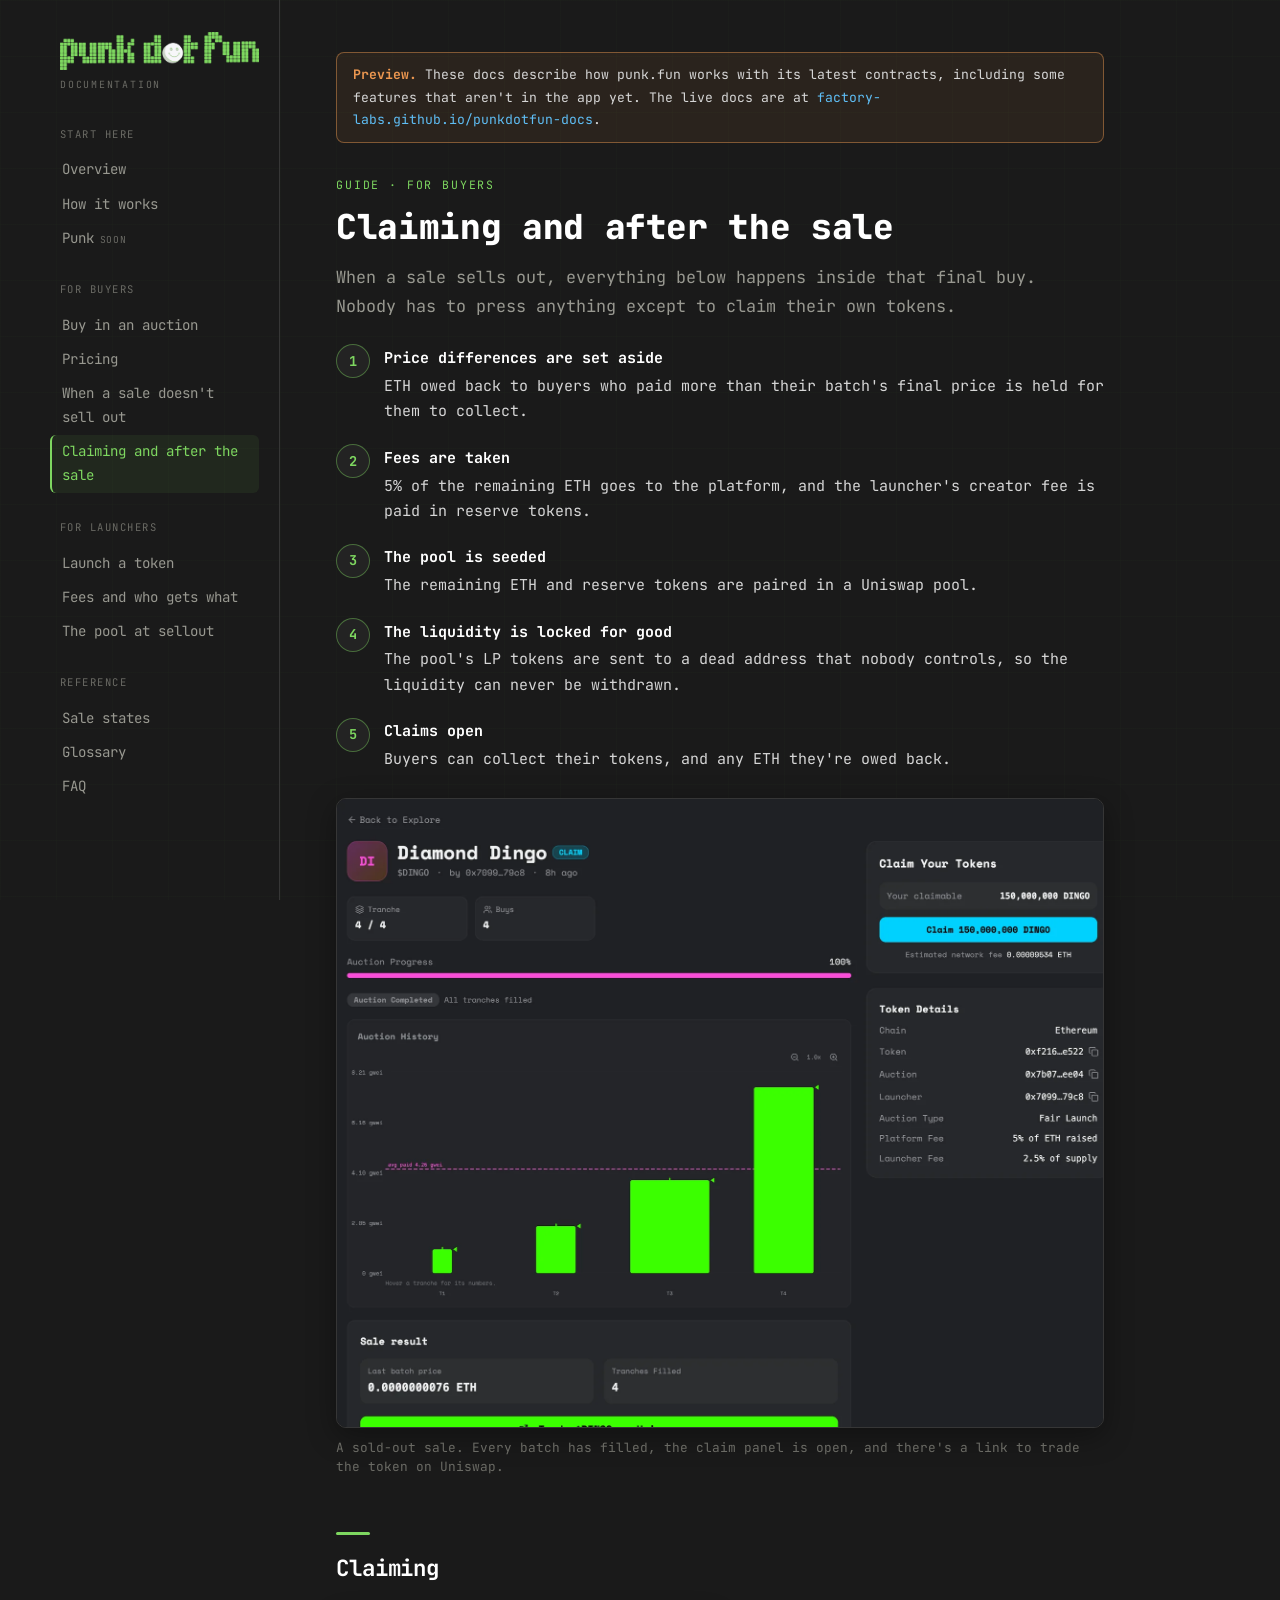
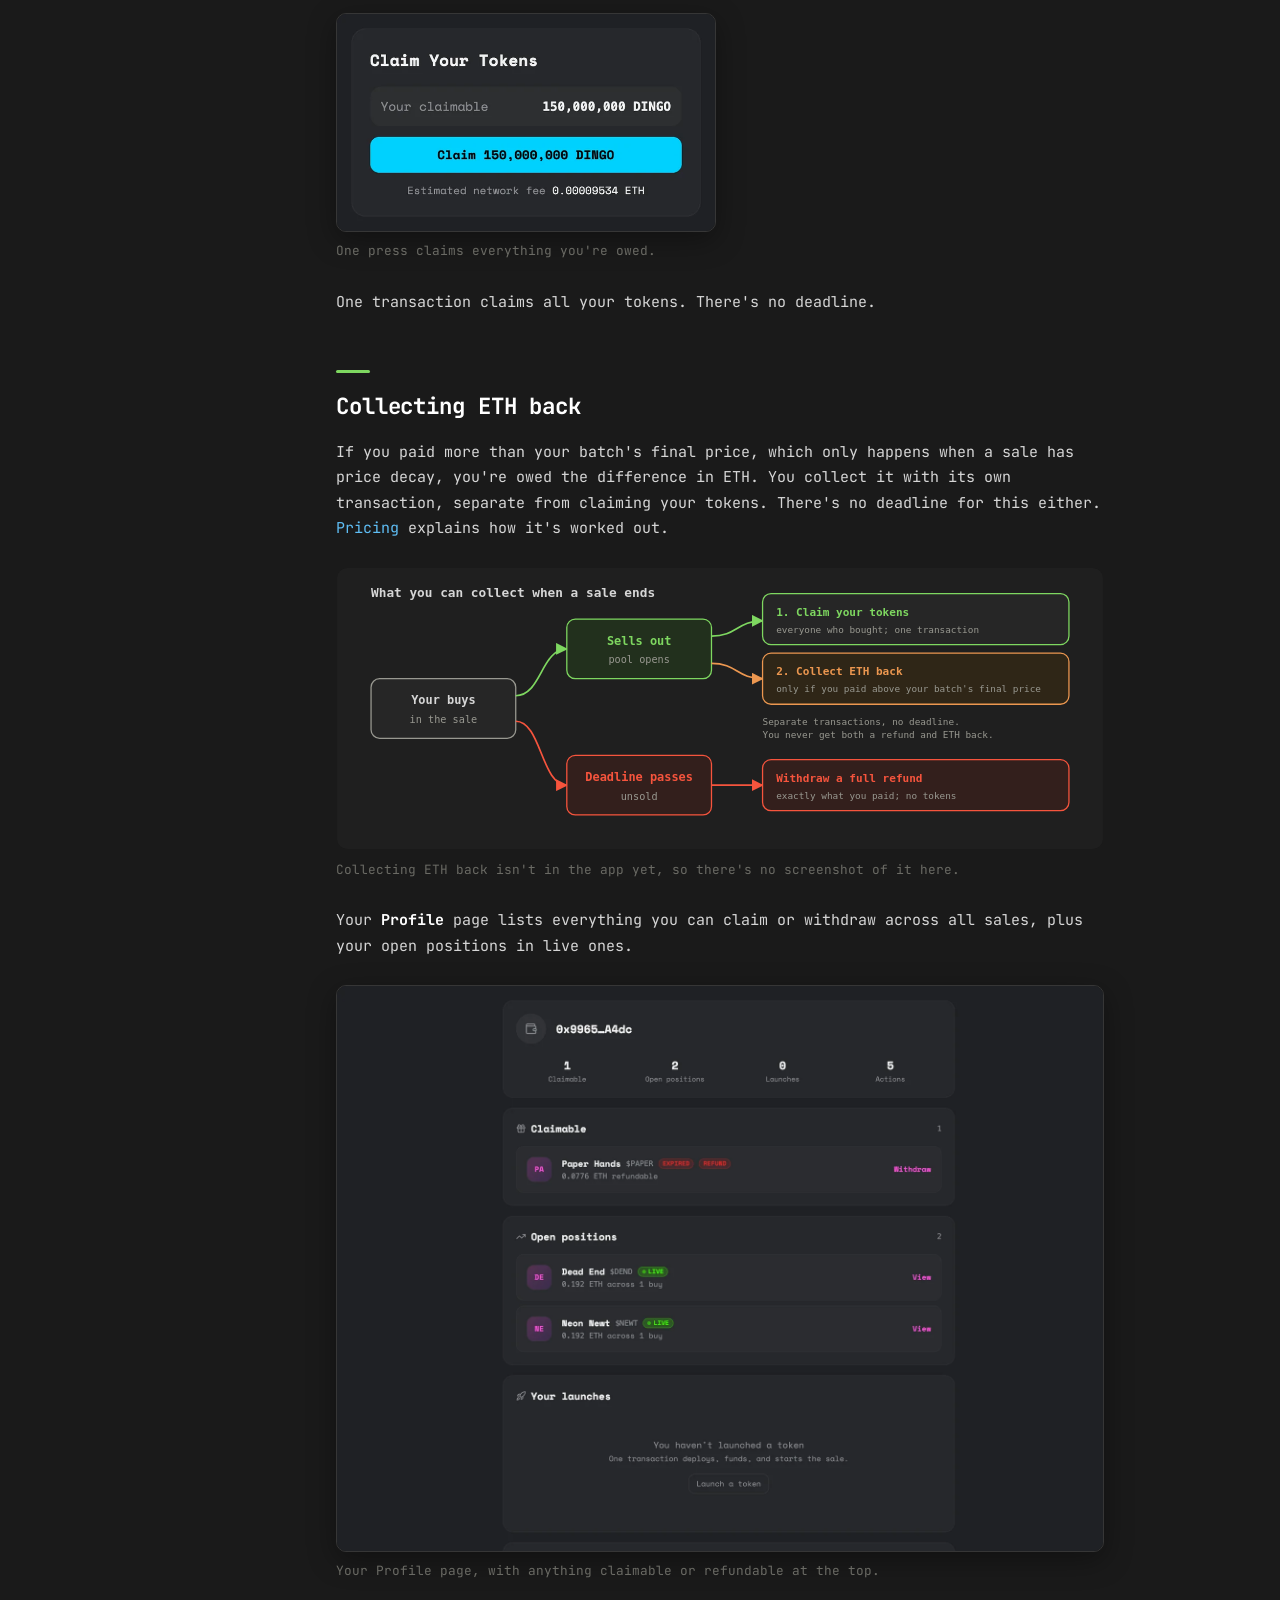
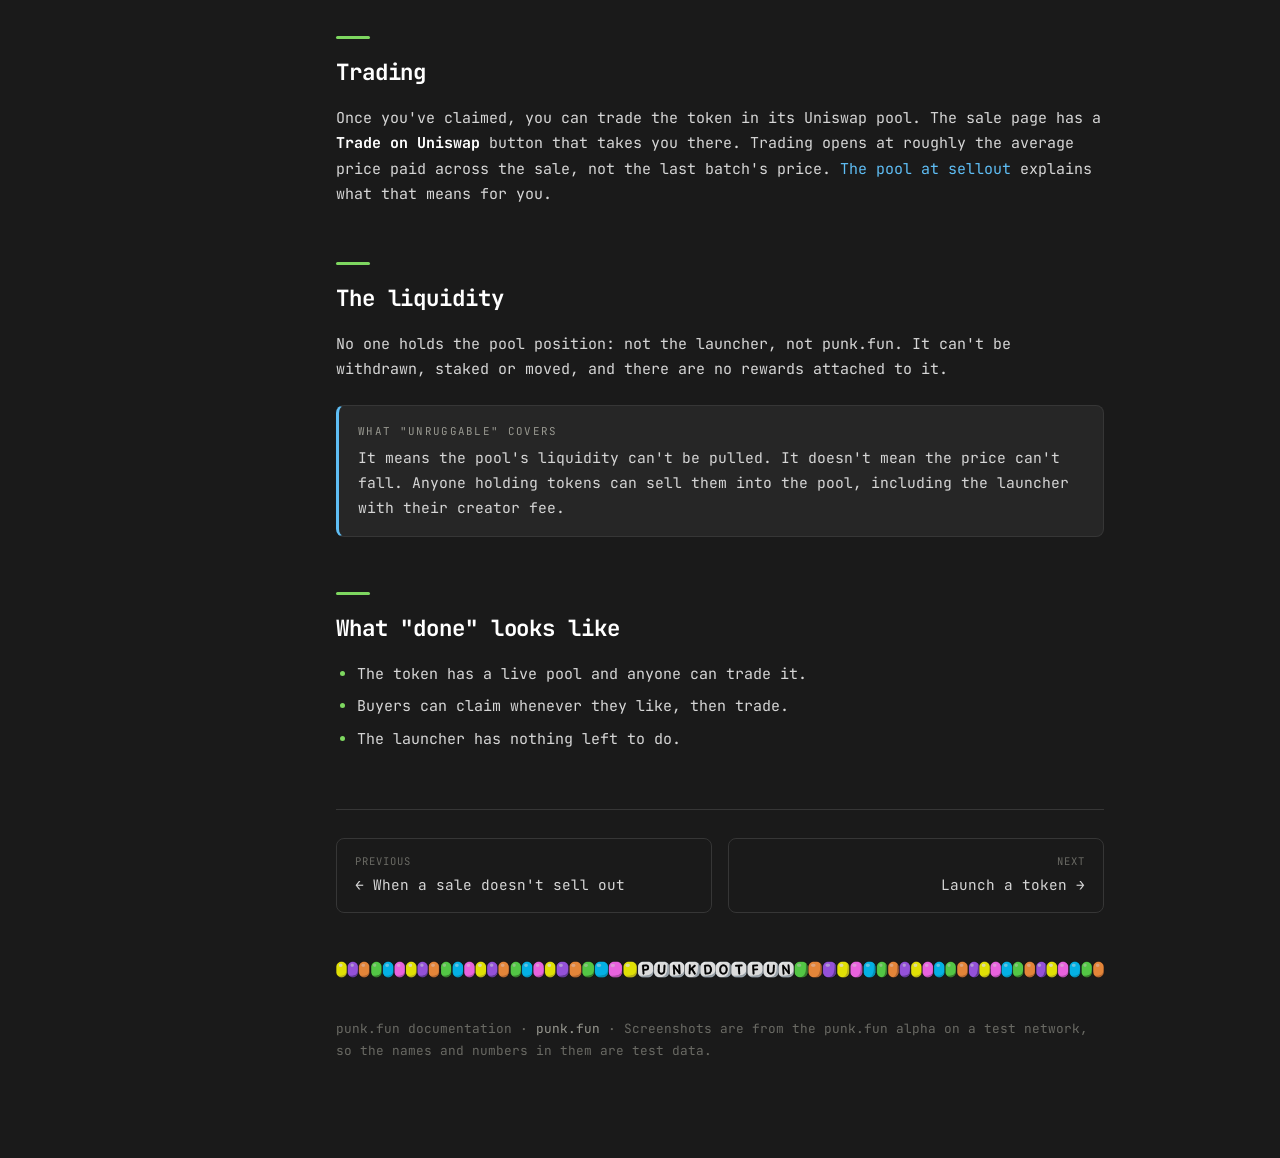
==== commit d29d052f: "Update preview to docs branch 2fe985a (Fun/Punk naming) Co-Authored-By: Claude Opus 5.5 <noreply@ant" ====
--- a/after-the-sale.html
+++ b/after-the-sale.html
@@ -35,7 +35,7 @@
             <div class="nav-group-title">Start here</div>
             <a class="nav-link" href="index.html">Overview</a>
             <a class="nav-link" href="how-it-works.html">How it works</a>
-            <a class="nav-link" href="punk.html">PUNK<span class="soon-tag">Soon</span></a>
+            <a class="nav-link" href="punk.html">Punk<span class="soon-tag">Soon</span></a>
         </div>
         <div class="nav-group">
             <div class="nav-group-title">For buyers</div>
--- a/styles.css
+++ b/styles.css
@@ -357,6 +357,8 @@
 }
 .pill.fun  { color: var(--accent); border-color: var(--accent-line); background: var(--accent-soft); }
 .pill.punk { color: var(--c-blue); border-color: rgba(95,190,245,0.4); background: rgba(95,190,245,0.08); }
+/* Fun and Punk are site names, so keep their case; all caps is reserved for the FUN and PUNK tokens */
+.pill.fun, .pill.punk { text-transform: none; }
 .pill.soon {
     color: var(--c-purple);
     border-color: rgba(152,92,230,0.45);
@@ -525,13 +527,5 @@
 }
 
 /* ---------- preview banner (preview repo only) ---------- */
-.preview-banner {
-    border: 1px solid rgba(236,151,80,0.45);
-    background: rgba(236,151,80,0.08);
-    color: var(--text);
-    border-radius: 8px;
-    padding: 0.7rem 1rem;
-    margin-bottom: 2rem;
-    font-size: 0.82rem;
-}
+.preview-banner { border: 1px solid rgba(236,151,80,0.45); background: rgba(236,151,80,0.08); color: var(--text); border-radius: 8px; padding: 0.7rem 1rem; margin-bottom: 2rem; font-size: 0.82rem; }
 .preview-banner strong { color: var(--c-orange); }
